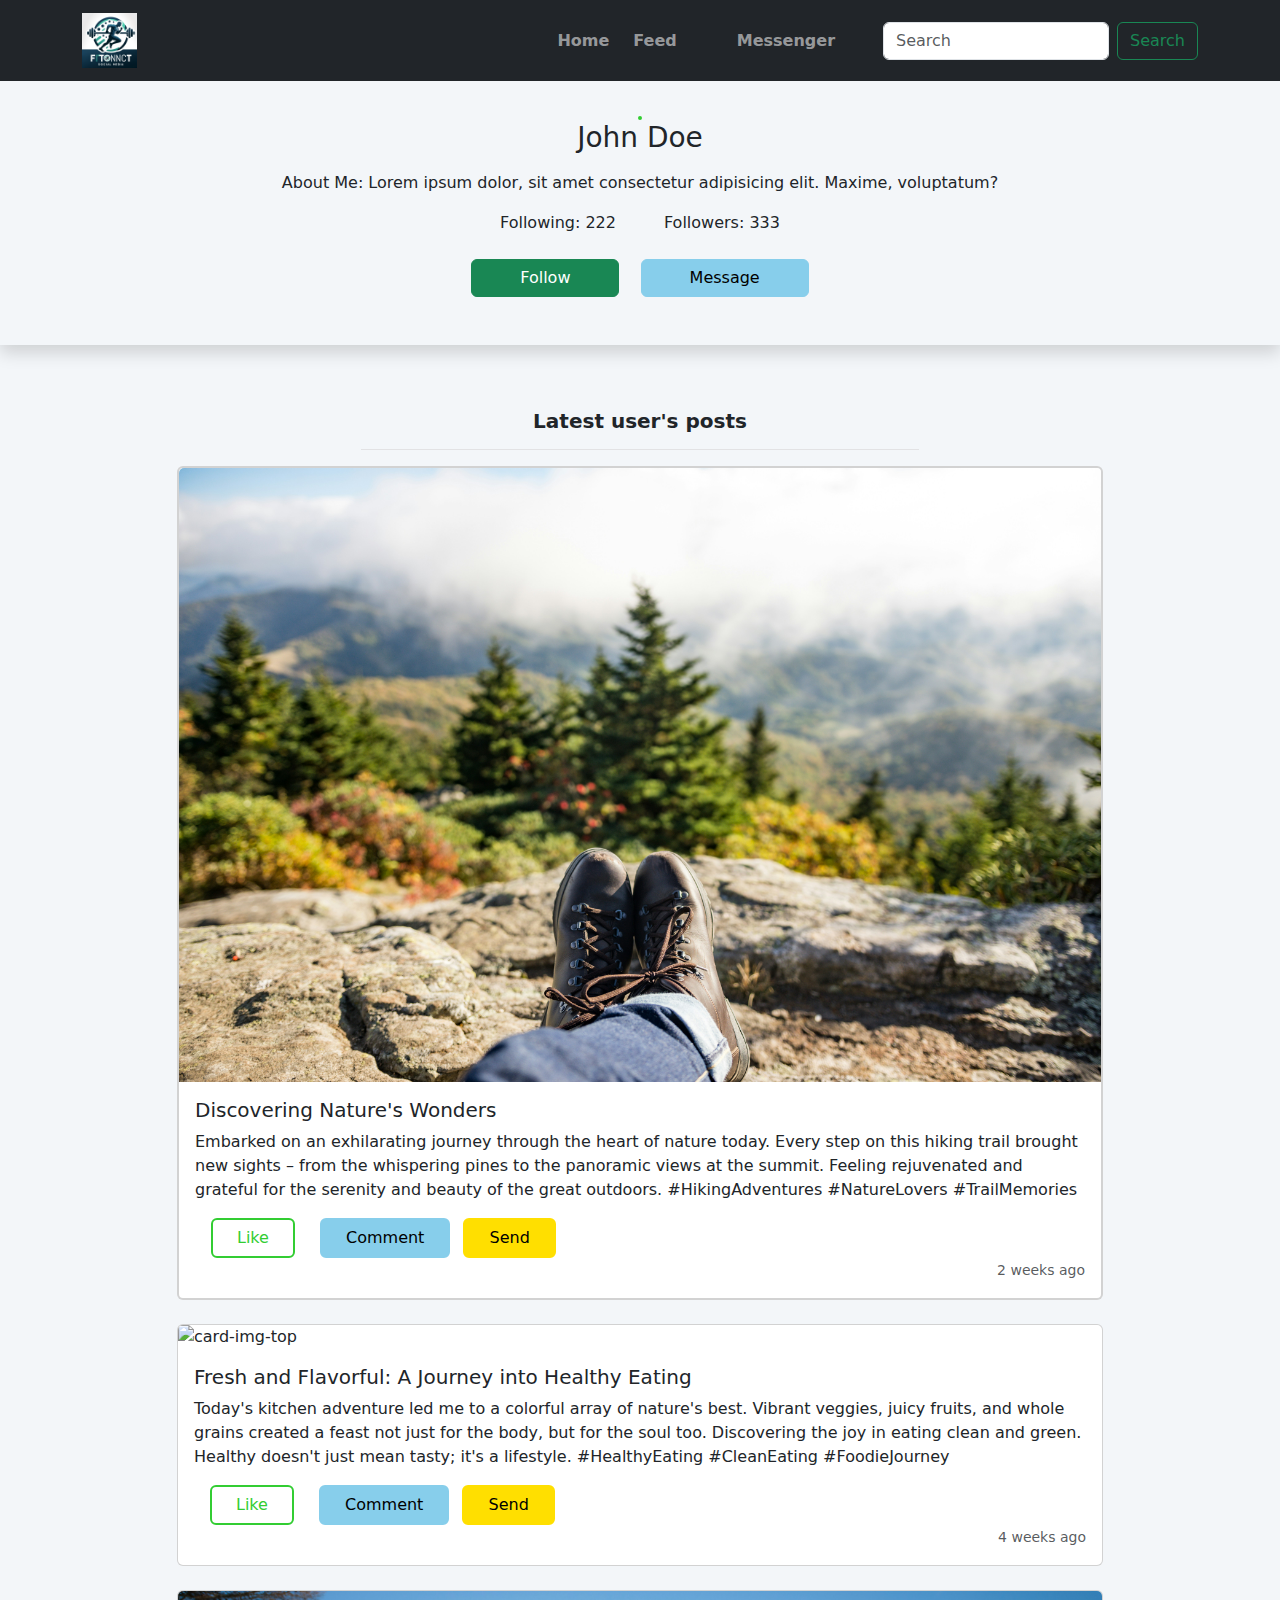
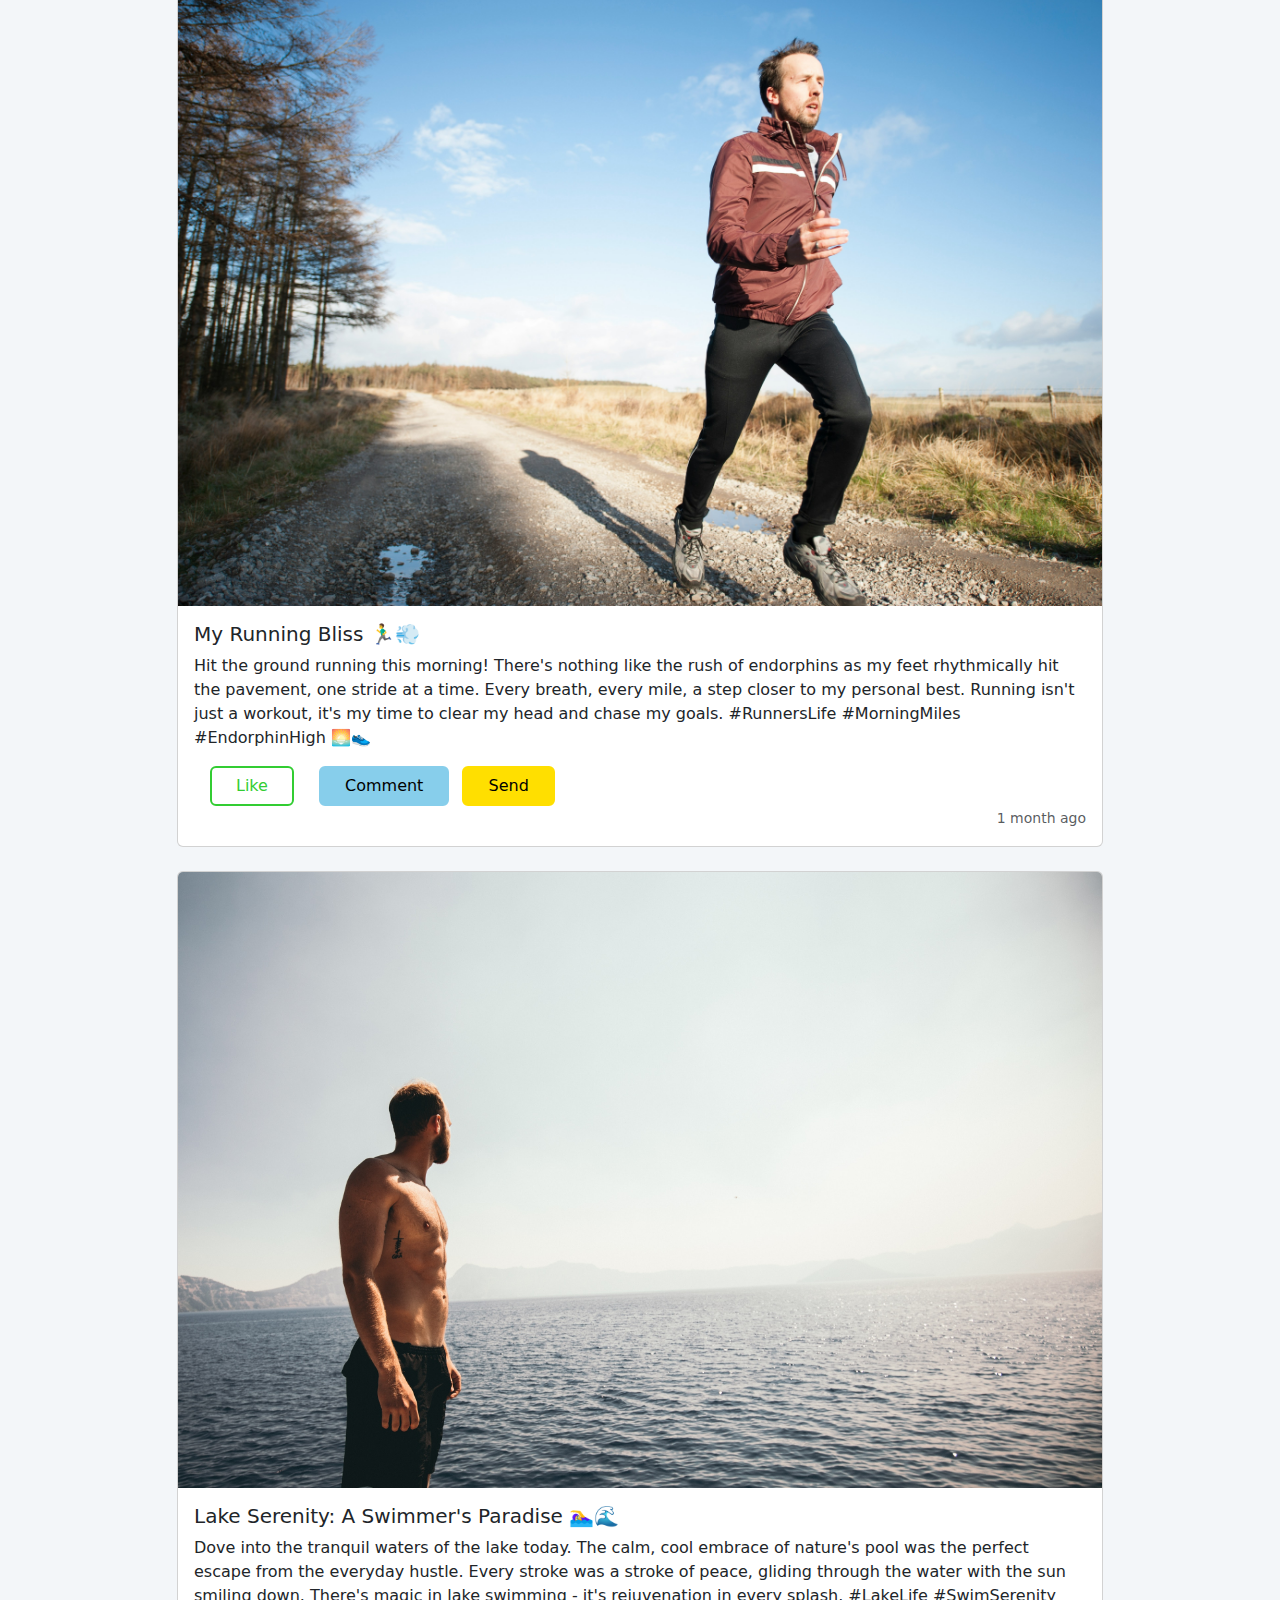
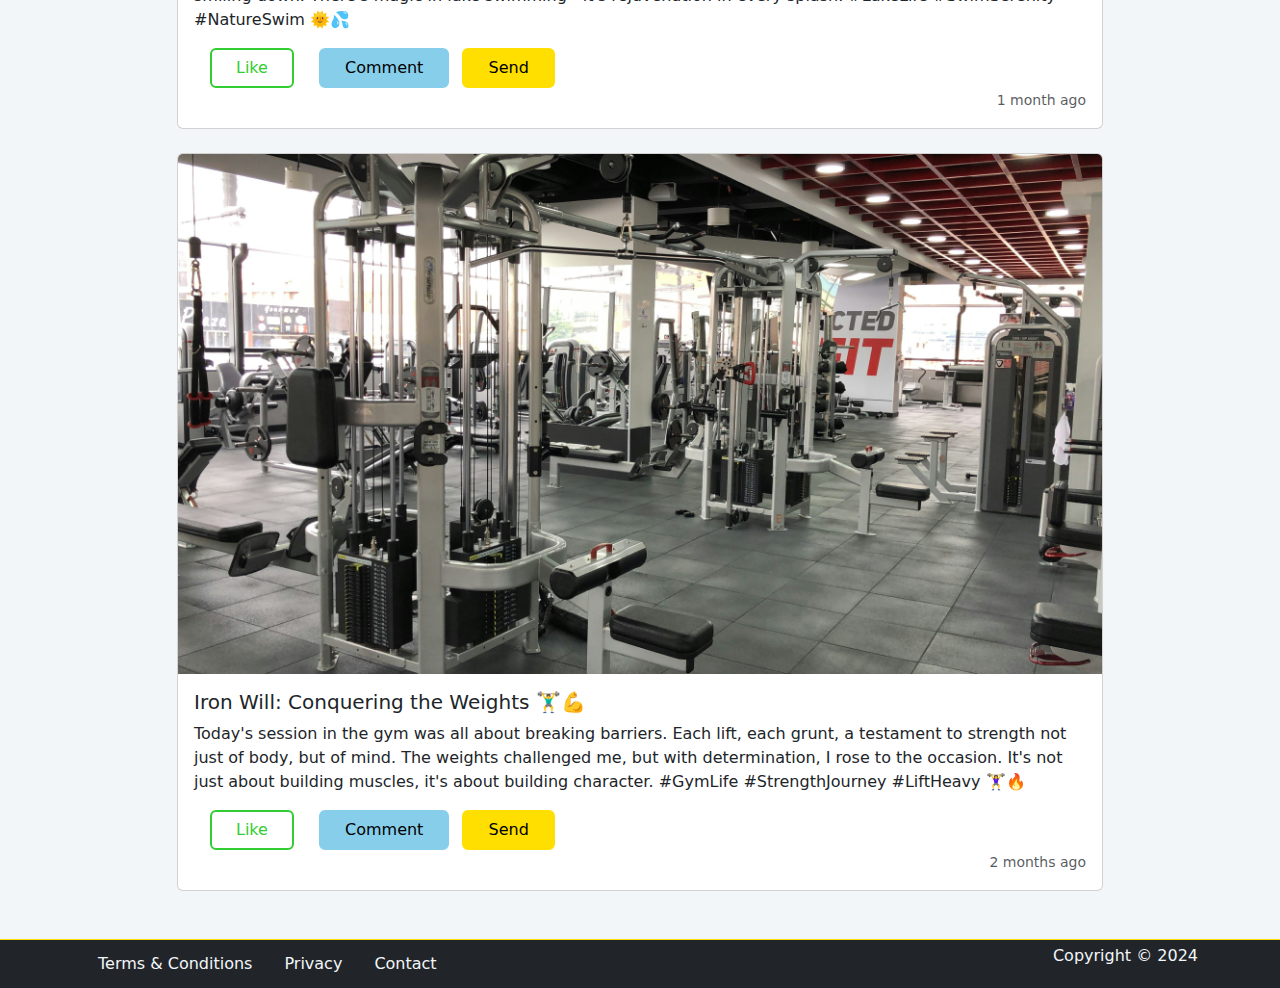
==== profile.html @ 720160d1 "Add files via upload" ====
<!DOCTYPE html>
<html lang="en">
  <head>
    <meta charset="UTF-8" />
    <meta name="viewport" content="width=device-width, initial-scale=1.0" />
    <link rel="stylesheet" href="css/fontawesome.css" />
    <link rel="stylesheet" href="css/bootstrap.css" />
    <link rel="stylesheet" href="css/styles.css" />
    <title>Profile</title>
  </head>
  <body class="bg-light">
    <nav class="navbar navbar-expand-lg bg-dark navbar-dark border-1">
      <div class="container">
        <a href="index.html" class="navbar-brand">
          <img src="images/logoGPT.png" alt="" width="55px" />
        </a>
        <button
          class="navbar-toggler"
          type="button"
          data-bs-toggle="collapse"
          data-bs-target="#navbarNavDropdown"
        >
          <span class="navbar-toggler-icon"></span>
        </button>
        <div class="collapse navbar-collapse" id="navbarNavDropdown">
          <ul class="navbar-nav ms-auto">
            <li class="nav-item">
              <a href="index.html" class="nav-link fw-semibold mx-1">Home</a>
            </li>
            <li class="nav-item">
              <a href="feed.html" class="nav-link fw-semibold mx-1">Feed</a>
            </li>
            <li class="nav-item" id="messengerBtn">
              <a href="#" class="nav-link btn btn-dark fw-semibold px-4 mx-4"
                >Messenger</a
              >
            </li>
          </ul>
          <form class="d-flex" role="search">
            <input
              class="form-control me-2"
              type="search"
              placeholder="Search"
              aria-label="Search"
            />
            <button class="btn btn-outline-success" type="submit">
              Search
            </button>
          </form>
        </div>
      </div>
    </nav>

    <header class="shadow p-3 mb-3 pb-5" id="profileHeader">
      <div class="container">
        <div class="row">
          <div class="col-md-12 text-center">
            <img
              class="img-fluid rounded-circle border border-2 border-primary mt-3"
              src="https://randomuser.me/api/portraits/men/32.jpg"
              alt=""
            />
            <h3 class="text-dark text-dark">John Doe</h3>
            <p class="mt-3 fw-lighter">
              <strong class="text-dark">About Me:</strong> Lorem ipsum dolor,
              sit amet consectetur adipisicing elit. Maxime, voluptatum?
            </p>
            <div
              class="container d-flex justify-content-center gap-5 text-dark"
            >
              <p>Following: 222</p>
              <p>Followers: 333</p>
            </div>
            <button class="btn btn-success mt-2 mx-2 px-5">Follow</button>
            <button class="btn btn-warning mt-2 mx-2 px-5">Message</button>
          </div>
        </div>
      </div>
    </header>
    <section class="UserPosts">
      <div class="container">
        <div class="row">
          <div class="col-md-12">
            <h5 class="text-center mt-5 fw-bolder">Latest user's posts</h5>
            <hr class="w-50 mx-auto text-info" />
          </div>
        </div>
        <div class="row">
          <div class="col-md-10 bg-light d-flex flex-column gap-4 mx-auto">
            <div class="card border-2">
              <img
                src="./images/user-posts/christopher-jolly-j2hN1GGS4w8-unsplash.jpg"
                class="card-img-top"
                alt="card-img-top"
              />
              <div class="card-body">
                <h5 class="card-title">Discovering Nature's Wonders</h5>
                <p class="card-text">
                  Embarked on an exhilarating journey through the heart of
                  nature today. Every step on this hiking trail brought new
                  sights – from the whispering pines to the panoramic views at
                  the summit. Feeling rejuvenated and grateful for the serenity
                  and beauty of the great outdoors. #HikingAdventures
                  #NatureLovers #TrailMemories
                </p>
                <button class="btn btn-outline-primary border-2 px-4 mx-3">
                  Like
                </button>
                <button class="btn btn-warning border-2 px-4 mx-1">
                  Comment
                </button>
                <button class="btn btn-secondary border-2 px-4 mx-1">
                  Send
                </button>
                <p class="card-text text-end">
                  <small class="text-muted">2 weeks ago</small>
                </p>
              </div>
            </div>

            <div class="card">
              <img
                src="./images/user-posts/brooke-lark-jUPOXXRNdcA-unsplash.jpg"
                class="card-img-top"
                alt="card-img-top"
              />
              <div class="card-body">
                <h5 class="card-title">
                  Fresh and Flavorful: A Journey into Healthy Eating
                </h5>
                <p class="card-text">
                  Today's kitchen adventure led me to a colorful array of
                  nature's best. Vibrant veggies, juicy fruits, and whole grains
                  created a feast not just for the body, but for the soul too.
                  Discovering the joy in eating clean and green. Healthy doesn't
                  just mean tasty; it's a lifestyle. #HealthyEating #CleanEating
                  #FoodieJourney
                </p>
                <button class="btn btn-outline-primary border-2 px-4 mx-3">
                  Like
                </button>
                <button class="btn btn-warning border-2 px-4 mx-1">
                  Comment
                </button>
                <button class="btn btn-secondary border-2 px-4 mx-1">
                  Send
                </button>
                <p class="card-text text-end">
                  <small class="text-muted">4 weeks ago</small>
                </p>
              </div>
            </div>

            <div class="card">
              <img
                src="./images/user-posts/jenny-hill-Io2Zgb3_kdk-unsplash.jpg"
                class="card-img-top"
                alt="card-img-top"
              />
              <div class="card-body">
                <h5 class="card-title">My Running Bliss 🏃‍♂️💨</h5>
                <p class="card-text">
                  Hit the ground running this morning! There's nothing like the
                  rush of endorphins as my feet rhythmically hit the pavement,
                  one stride at a time. Every breath, every mile, a step closer
                  to my personal best. Running isn't just a workout, it's my
                  time to clear my head and chase my goals. #RunnersLife
                  #MorningMiles #EndorphinHigh 🌅👟
                </p>
                <button class="btn btn-outline-primary border-2 px-4 mx-3">
                  Like
                </button>
                <button class="btn btn-warning border-2 px-4 mx-1">
                  Comment
                </button>
                <button class="btn btn-secondary border-2 px-4 mx-1">
                  Send
                </button>
                <p class="card-text text-end">
                  <small class="text-muted">1 month ago</small>
                </p>
              </div>
            </div>

            <div class="card">
              <img
                src="./images/user-posts/kal-visuals-s_o1gLvLMyo-unsplash.jpg"
                class="card-img-top"
                alt="card-img-top"
              />
              <div class="card-body">
                <h5 class="card-title">
                  Lake Serenity: A Swimmer's Paradise 🏊‍♀️🌊
                </h5>
                <p class="card-text">
                  Dove into the tranquil waters of the lake today. The calm,
                  cool embrace of nature's pool was the perfect escape from the
                  everyday hustle. Every stroke was a stroke of peace, gliding
                  through the water with the sun smiling down. There's magic in
                  lake swimming - it's rejuvenation in every splash. #LakeLife
                  #SwimSerenity #NatureSwim 🌞💦
                </p>
                <button class="btn btn-outline-primary border-2 px-4 mx-3">
                  Like
                </button>
                <button class="btn btn-warning border-2 px-4 mx-1">
                  Comment
                </button>
                <button class="btn btn-secondary border-2 px-4 mx-1">
                  Send
                </button>
                <p class="card-text text-end">
                  <small class="text-muted"> 1 month ago</small>
                </p>
              </div>
            </div>

            <div class="card">
              <img
                src="./images/user-posts/rodrigo-s-2mz9IKab7DE-unsplash.jpg"
                class="card-img-top"
                alt="card-img-top"
              />
              <div class="card-body">
                <h5 class="card-title">
                  Iron Will: Conquering the Weights 🏋️‍♂️💪
                </h5>
                <p class="card-text">
                  Today's session in the gym was all about breaking barriers.
                  Each lift, each grunt, a testament to strength not just of
                  body, but of mind. The weights challenged me, but with
                  determination, I rose to the occasion. It's not just about
                  building muscles, it's about building character. #GymLife
                  #StrengthJourney #LiftHeavy 🏋️‍♀️🔥
                </p>
                <button class="btn btn-outline-primary border-2 px-4 mx-3">
                  Like
                </button>
                <button class="btn btn-warning border-2 px-4 mx-1">
                  Comment
                </button>
                <button class="btn btn-secondary border-2 px-4 mx-1">
                  Send
                </button>
                <p class="card-text text-end">
                  <small class="text-muted">2 months ago</small>
                </p>
              </div>
            </div>
          </div>
        </div>
      </div>
    </section>

    <footer
      class="footer bg-dark border-top border-secondary text-light mt-5 py-1"
    >
      <div class="container">
        <div class="row">
          <div class="col-md-8">
            <ul class="nav">
              <li class="nav-item">
                <a href="#" class="nav-link link-light">Terms & Conditions</a>
              </li>
              <li class="nav-item">
                <a href="#" class="nav-link link-light">Privacy</a>
              </li>
              <li class="nav-item">
                <a href="#" class="nav-link link-light">Contact</a>
              </li>
            </ul>
          </div>
          <div class="col-md-4">
            <p class="text-end d-none d-md-block">Copyright &copy; 2024</p>
          </div>
        </div>
      </div>
    </footer>
  </body>
</html>
---- css/styles.css ----
.mainContainer {
  background: url(../images/kike-vega-F2qh3yjz6Jk-unsplash.jpg) center center no-repeat;
  background-size: cover;
}

.logInContainer {
  background-color: rgba(0, 0, 0, 0.8);
}
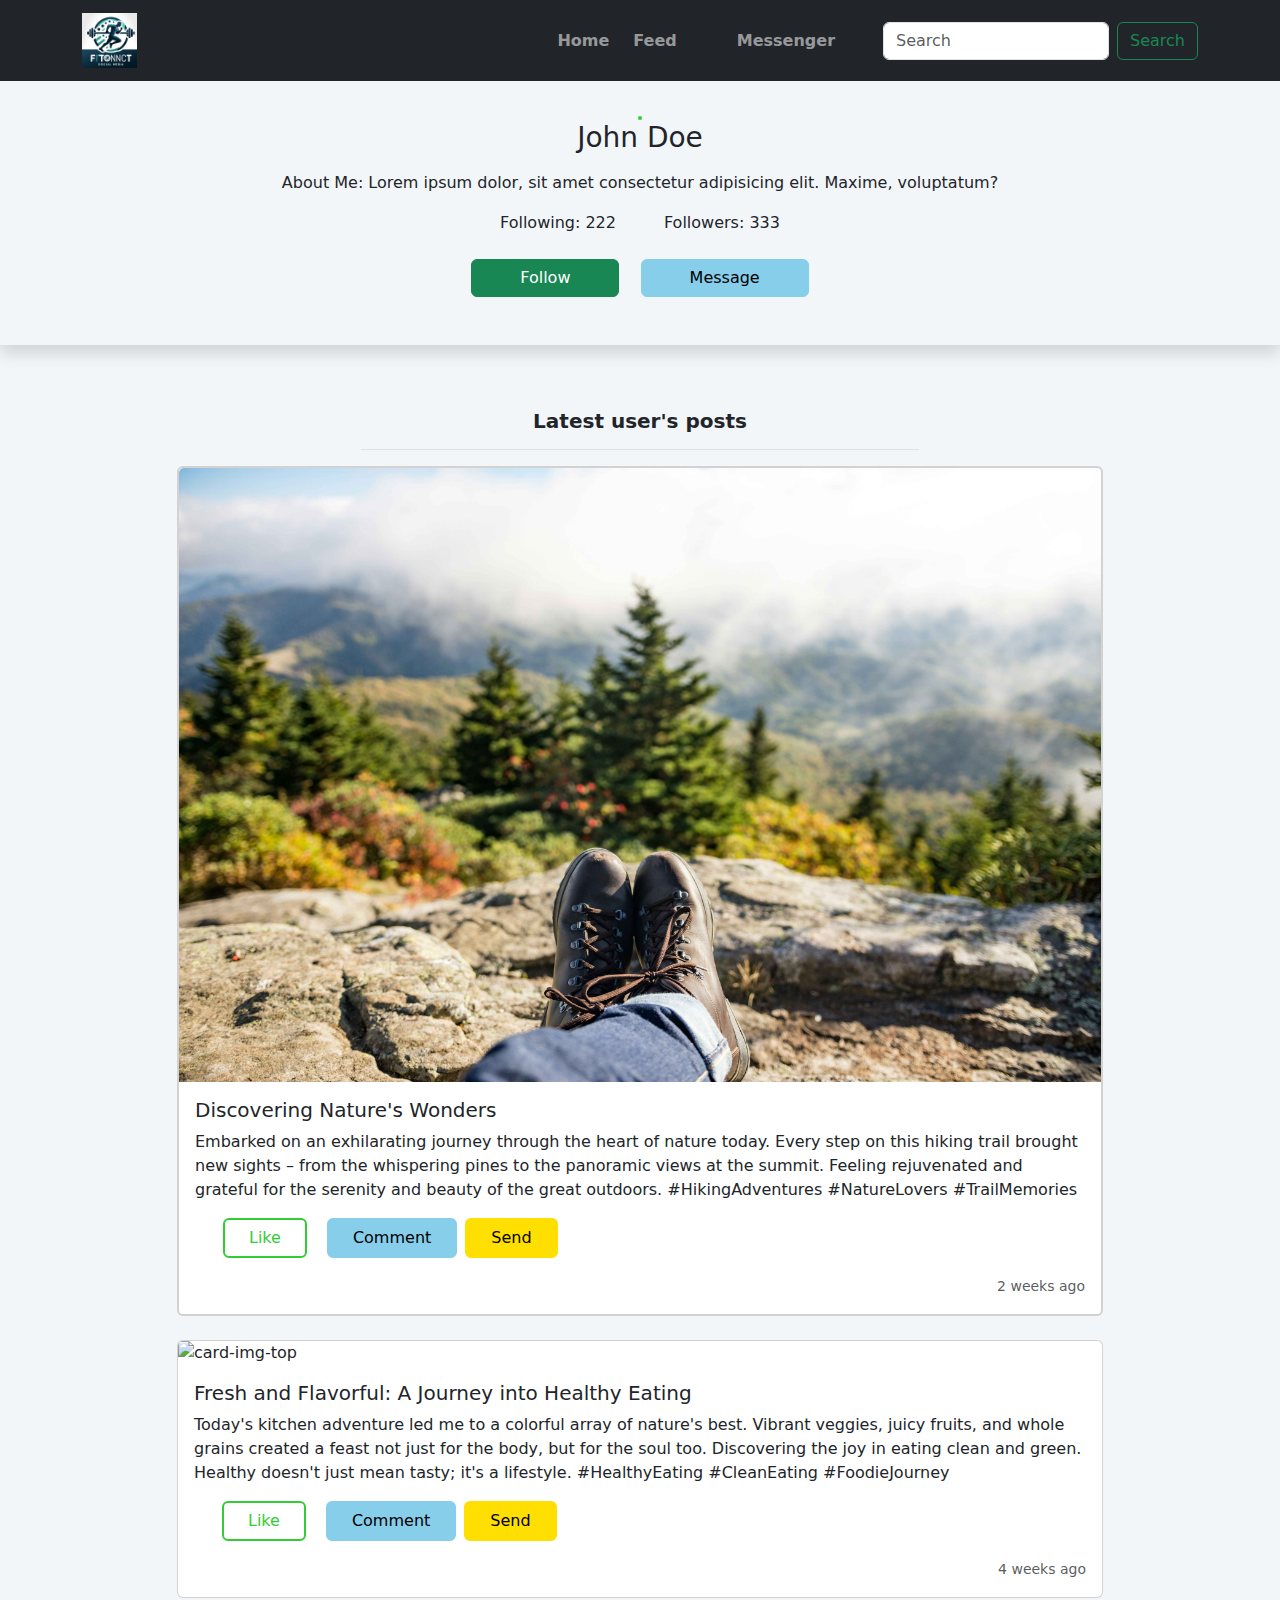
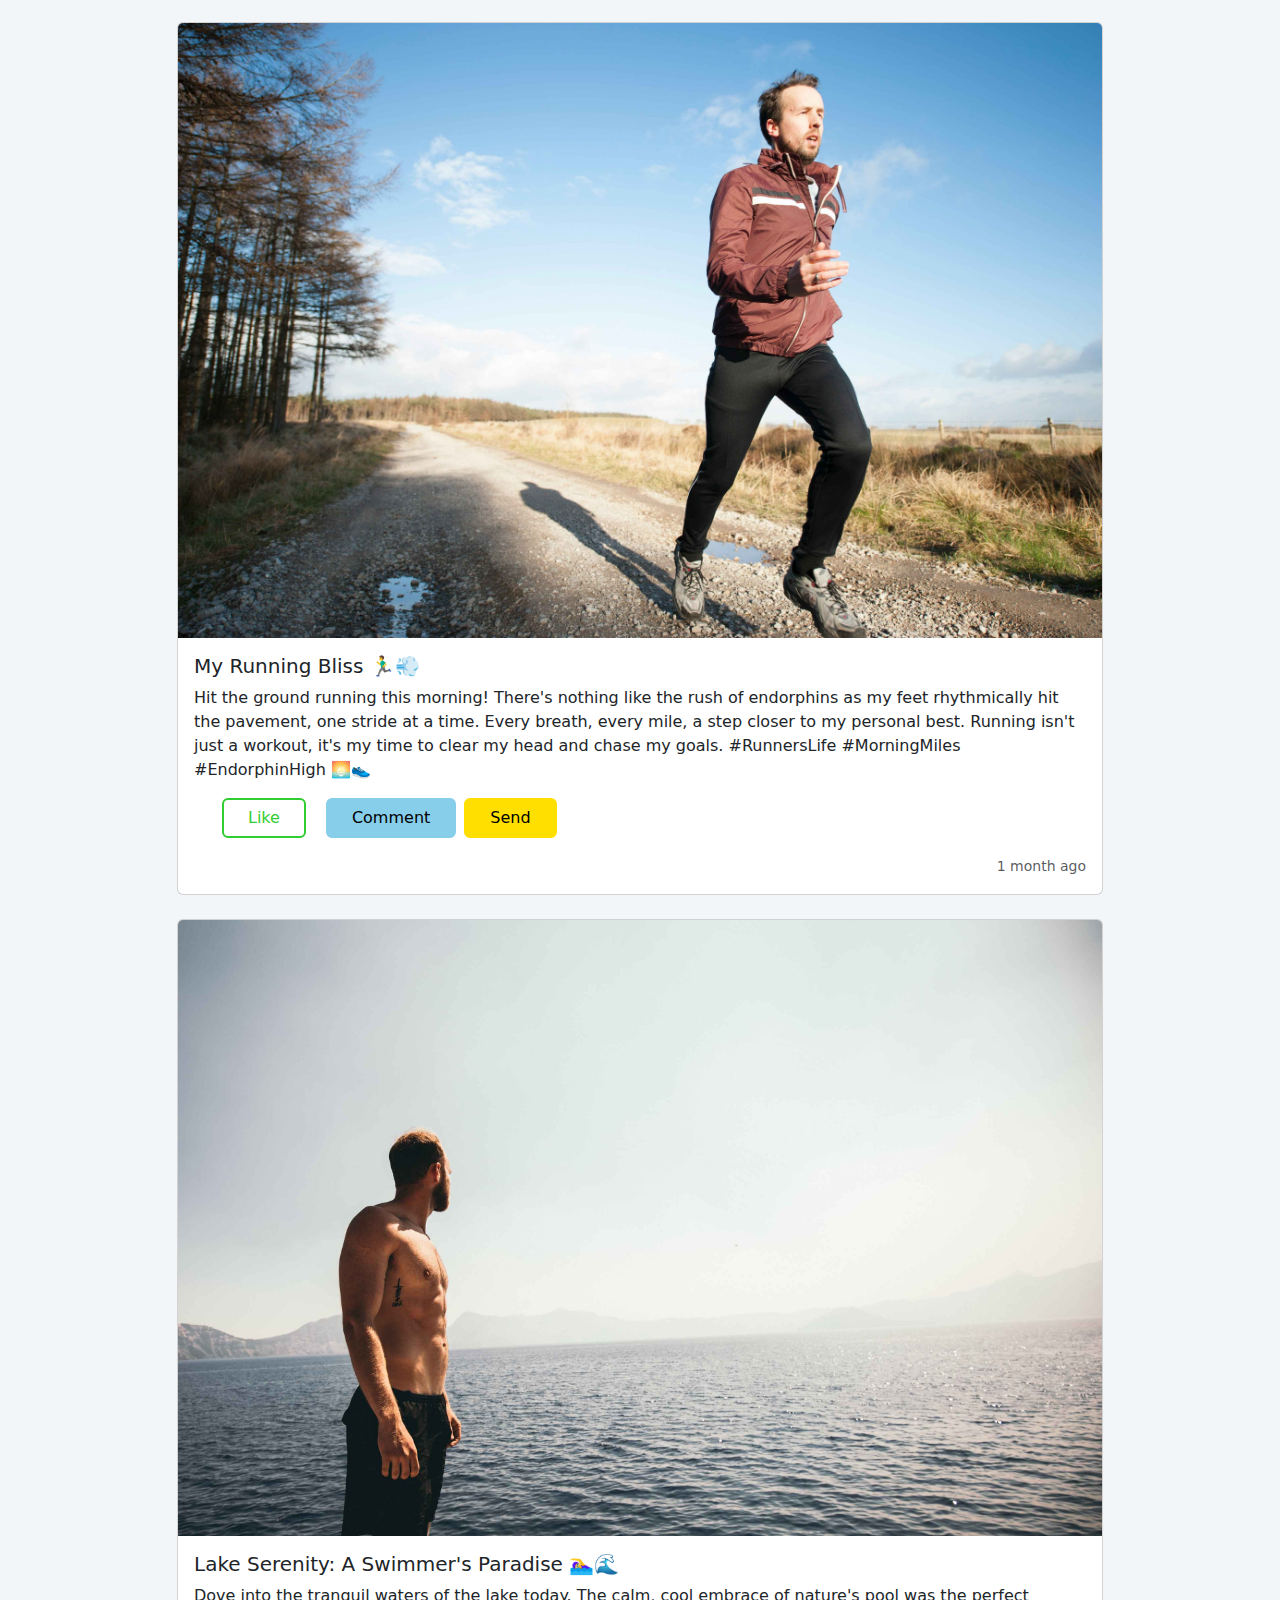
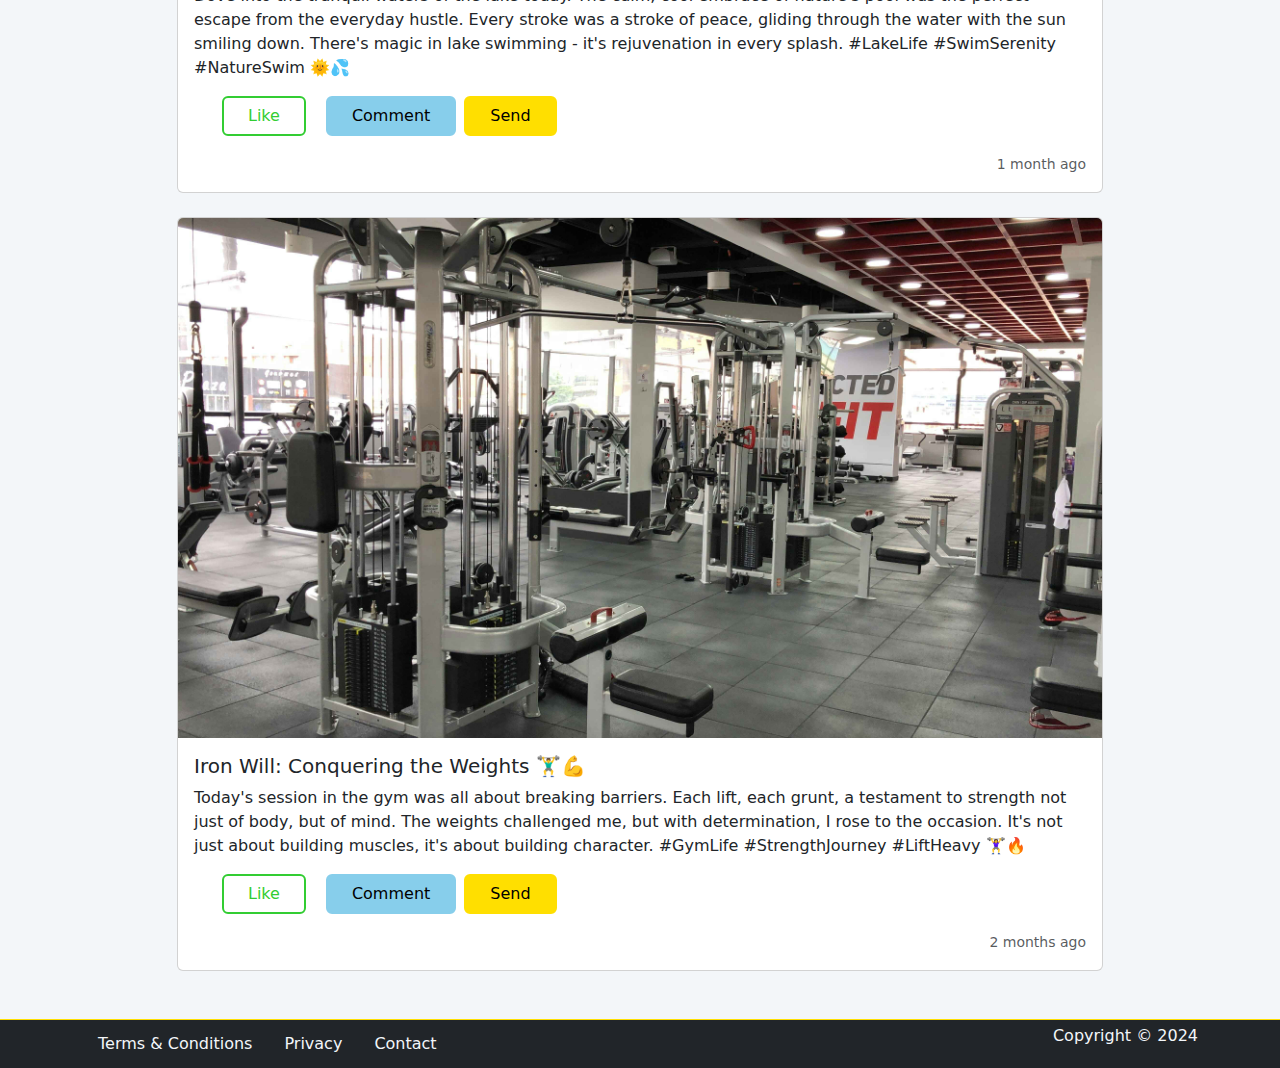
==== commit d0dee466: "Add files via upload" ====
--- a/profile.html
+++ b/profile.html
@@ -103,16 +103,18 @@
                   and beauty of the great outdoors. #HikingAdventures
                   #NatureLovers #TrailMemories
                 </p>
-                <button class="btn btn-outline-primary border-2 px-4 mx-3">
-                  Like
-                </button>
-                <button class="btn btn-warning border-2 px-4 mx-1">
-                  Comment
-                </button>
-                <button class="btn btn-secondary border-2 px-4 mx-1">
-                  Send
-                </button>
-                <p class="card-text text-end">
+                <div class="container d-flex" id="postCardBtns">
+                  <button class="btn btn-outline-primary border-2 px-4 mx-3">
+                    Like
+                  </button>
+                  <button class="btn btn-warning border-2 px-4 mx-1">
+                    Comment
+                  </button>
+                  <button class="btn btn-secondary border-2 px-4 mx-1">
+                    Send
+                  </button>
+                </div>
+                <p class="card-text text-end pt-3">
                   <small class="text-muted">2 weeks ago</small>
                 </p>
               </div>
@@ -136,16 +138,18 @@
                   just mean tasty; it's a lifestyle. #HealthyEating #CleanEating
                   #FoodieJourney
                 </p>
-                <button class="btn btn-outline-primary border-2 px-4 mx-3">
-                  Like
-                </button>
-                <button class="btn btn-warning border-2 px-4 mx-1">
-                  Comment
-                </button>
-                <button class="btn btn-secondary border-2 px-4 mx-1">
-                  Send
-                </button>
-                <p class="card-text text-end">
+                <div class="container d-flex" id="postCardBtns">
+                  <button class="btn btn-outline-primary border-2 px-4 mx-3">
+                    Like
+                  </button>
+                  <button class="btn btn-warning border-2 px-4 mx-1">
+                    Comment
+                  </button>
+                  <button class="btn btn-secondary border-2 px-4 mx-1">
+                    Send
+                  </button>
+                </div>
+                <p class="card-text text-end pt-3">
                   <small class="text-muted">4 weeks ago</small>
                 </p>
               </div>
@@ -167,16 +171,18 @@
                   time to clear my head and chase my goals. #RunnersLife
                   #MorningMiles #EndorphinHigh 🌅👟
                 </p>
-                <button class="btn btn-outline-primary border-2 px-4 mx-3">
-                  Like
-                </button>
-                <button class="btn btn-warning border-2 px-4 mx-1">
-                  Comment
-                </button>
-                <button class="btn btn-secondary border-2 px-4 mx-1">
-                  Send
-                </button>
-                <p class="card-text text-end">
+                <div class="container d-flex" id="postCardBtns">
+                  <button class="btn btn-outline-primary border-2 px-4 mx-3">
+                    Like
+                  </button>
+                  <button class="btn btn-warning border-2 px-4 mx-1">
+                    Comment
+                  </button>
+                  <button class="btn btn-secondary border-2 px-4 mx-1">
+                    Send
+                  </button>
+                </div>
+                <p class="card-text text-end pt-3">
                   <small class="text-muted">1 month ago</small>
                 </p>
               </div>
@@ -200,16 +206,18 @@
                   lake swimming - it's rejuvenation in every splash. #LakeLife
                   #SwimSerenity #NatureSwim 🌞💦
                 </p>
-                <button class="btn btn-outline-primary border-2 px-4 mx-3">
-                  Like
-                </button>
-                <button class="btn btn-warning border-2 px-4 mx-1">
-                  Comment
-                </button>
-                <button class="btn btn-secondary border-2 px-4 mx-1">
-                  Send
-                </button>
-                <p class="card-text text-end">
+                <div class="container d-flex" id="postCardBtns">
+                  <button class="btn btn-outline-primary border-2 px-4 mx-3">
+                    Like
+                  </button>
+                  <button class="btn btn-warning border-2 px-4 mx-1">
+                    Comment
+                  </button>
+                  <button class="btn btn-secondary border-2 px-4 mx-1">
+                    Send
+                  </button>
+                </div>
+                <p class="card-text text-end pt-3">
                   <small class="text-muted"> 1 month ago</small>
                 </p>
               </div>
@@ -233,16 +241,18 @@
                   building muscles, it's about building character. #GymLife
                   #StrengthJourney #LiftHeavy 🏋️‍♀️🔥
                 </p>
-                <button class="btn btn-outline-primary border-2 px-4 mx-3">
-                  Like
-                </button>
-                <button class="btn btn-warning border-2 px-4 mx-1">
-                  Comment
-                </button>
-                <button class="btn btn-secondary border-2 px-4 mx-1">
-                  Send
-                </button>
-                <p class="card-text text-end">
+                <div class="container d-flex" id="postCardBtns">
+                  <button class="btn btn-outline-primary border-2 px-4 mx-3">
+                    Like
+                  </button>
+                  <button class="btn btn-warning border-2 px-4 mx-1">
+                    Comment
+                  </button>
+                  <button class="btn btn-secondary border-2 px-4 mx-1">
+                    Send
+                  </button>
+                </div>
+                <p class="card-text text-end pt-3">
                   <small class="text-muted">2 months ago</small>
                 </p>
               </div>
--- a/css/styles.css
+++ b/css/styles.css
@@ -6,3 +6,15 @@
 .logInContainer {
   background-color: rgba(0, 0, 0, 0.8);
 }
+
+@media (max-width: 400px) {
+  #postCardBtns {
+    display: flex;
+    flex-direction: column;
+    gap: 8px;
+  }
+  #postCardBtns > button {
+    width: 100%;
+    align-self: center;
+  }
+}
